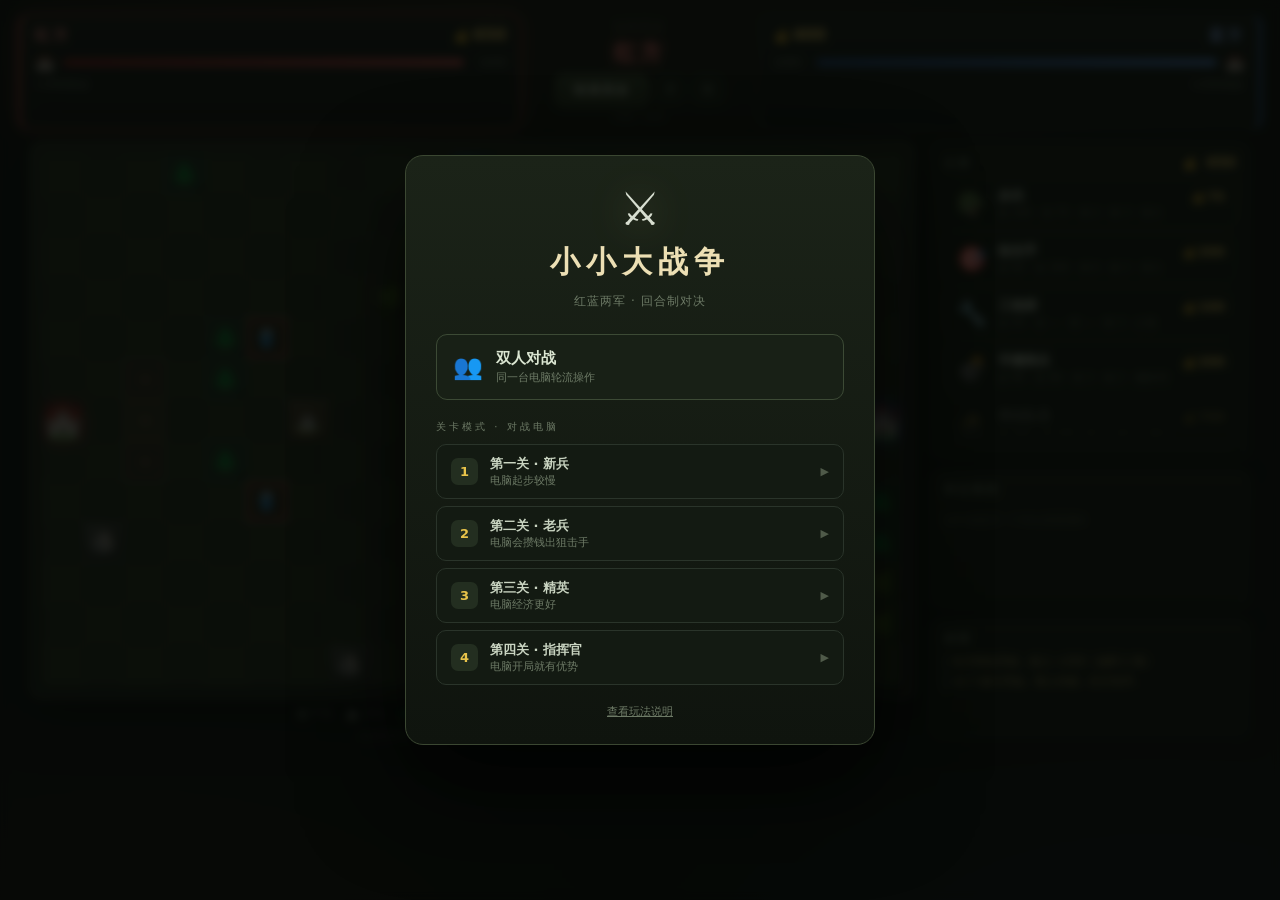
==== index.html @ 3d7ca0c0 "fix: 为 game.js 增加版本参数，避免部署后复用旧缓存 GitHub Pages 静态资源默认缓存 10 分钟，game.js 之前未带版本参数， 更新后浏览器可能继续加载旧脚本导致与新样式" ====
<!doctype html>
<html lang="zh-CN">
  <head>
    <meta charset="UTF-8" />
    <meta name="viewport" content="width=device-width, initial-scale=1.0" />
    <meta name="theme-color" content="#0d1210" />
    <link
      rel="icon"
      href="data:image/svg+xml,<svg xmlns=%22http://www.w3.org/2000/svg%22 viewBox=%220 0 100 100%22><text y=%22.9em%22 font-size=%2290%22>⚔️</text></svg>"
    />
    <title>小小大战争 · 双人对战</title>
    <link rel="stylesheet" href="./style.css?v=1.7" />
  </head>
  <body>
    <div id="app">
      <header class="topbar">
        <div class="player-panel red" id="redPanel">
          <div class="pp-head">
            <span class="pp-side">红方</span>
            <span class="pp-money">💰 <b id="redMoney">0</b></span>
          </div>
          <div class="pp-base">
            <span class="pp-base-icon">🏰</span>
            <div class="pp-bar"><i id="redBaseFill"></i></div>
            <span class="pp-base-hp" id="redBaseHp">1000</span>
          </div>
          <div class="pp-meta">
            <span class="pp-income" id="redIncome">+200/回合</span>
            <span class="pp-capture" id="redCapture"></span>
          </div>
        </div>

        <div class="turn-box">
          <div class="turn-label">当前回合</div>
          <div class="turn-side" id="turnSide">红方</div>
          <div class="mode-tag" id="modeTag" hidden></div>
          <div class="turn-buttons">
            <button class="btn btn-end" id="endTurnBtn" type="button">结束回合</button>
            <button class="btn btn-icon" id="helpBtn" type="button" aria-label="玩法说明">?</button>
            <button class="btn btn-icon" id="menuBtn" type="button" aria-label="主菜单">☰</button>
          </div>
          <div class="turn-tip">空格 / 回车</div>
        </div>

        <div class="player-panel blue" id="bluePanel">
          <div class="pp-head">
            <span class="pp-side">蓝方</span>
            <span class="pp-money">💰 <b id="blueMoney">0</b></span>
          </div>
          <div class="pp-base">
            <span class="pp-base-icon">🏰</span>
            <div class="pp-bar"><i id="blueBaseFill"></i></div>
            <span class="pp-base-hp" id="blueBaseHp">1000</span>
          </div>
          <div class="pp-meta">
            <span class="pp-income" id="blueIncome">+200/回合</span>
            <span class="pp-capture" id="blueCapture"></span>
          </div>
        </div>
      </header>

      <main class="layout">
        <section class="board-area">
          <div class="board-frame">
            <div class="board" id="board"></div>
            <div class="banner" id="banner"></div>
          </div>
          <div class="legend" id="legend"></div>
          <div class="hint" id="hint">点击己方单位选择，绿色格可移动，红色格可攻击</div>
        </section>

        <aside class="side">
          <div class="panel shop-panel">
            <div class="panel-head">
              <span>兵营</span>
              <span class="shop-money">💰 <b id="shopMoney">0</b></span>
            </div>
            <div class="shop" id="shop"></div>
          </div>

          <div class="panel info-panel">
            <div class="panel-head">单位情报</div>
            <div class="info-body" id="infoBody">
              <div class="info-empty">选中或悬停一个单位查看属性</div>
            </div>
          </div>

          <div class="panel log-panel">
            <div class="panel-head">战报</div>
            <div class="log" id="log"></div>
          </div>
        </aside>
      </main>

      <!-- 结算 -->
      <div class="overlay" id="overlay" hidden>
        <div class="overlay-card">
          <div class="overlay-icon" id="overlayIcon">🏆</div>
          <h1 id="overlayTitle">红方胜利</h1>
          <p id="overlaySub">敌方基地被摧毁</p>
          <button class="btn btn-end" id="restartBtn" type="button">再来一局</button>
        </div>
      </div>

      <!-- 玩法说明 -->
      <div class="overlay" id="helpOverlay" hidden>
        <div class="overlay-card help-card">
          <div class="overlay-icon">📖</div>
          <h1>玩法说明</h1>
          <ul class="help-list">
            <li><b>轮流行动</b>：红蓝双方交替，每回合开始获得 150 金币，每座油田额外 +50。</li>
            <li><b>购买单位</b>：点击右侧兵种卡片，单位出现在兵营前的生产槽，<b>当回合即可行动</b>。</li>
            <li><b>生产槽</b>：兵营前的 3 个 ＋ 格。己方单位在槽上站一回合会回满生命；敌方单位在槽上站一回合会被清除。</li>
            <li><b>行动</b>：点击己方单位选中，绿格移动、红格攻击；每个单位每回合可以移动一次并攻击一次，之后点「结束回合」交给对方。</li>
            <li><b>受伤变弱</b>：单位的伤害 = 基础攻击 × 当前生命比例，残血单位打不出全额伤害。</li>
            <li><b>射程</b>：步兵 2、狙击手 6、手榴弹兵 3、突击队员 2。</li>
            <li><b>狙击手</b>：伤害 200、射程 6，可以秒杀步兵，但自身只有 60 生命。</li>
            <li><b>工程师</b>：没有攻击力。站在油田上，下一回合开始占领油田；站在敌方基地旁 2 个回合可占领基地直接获胜。</li>
            <li><b>手榴弹兵</b>：范围伤害，对目标四周的敌人造成溅射。</li>
            <li><b>地形</b>：每局开战前随机生成，红蓝两侧不完全对称。高地射程 +1；树林减伤 25%；沼泽受伤 +20%，且树林、沼泽移动消耗为 2。水域和岩石无法通行，纵贯地图的河流上只有 2–3 座桥可以过河。</li>
            <li><b>胜利条件</b>：摧毁敌方基地，或用工程师占领敌方基地。</li>
          </ul>
          <button class="btn btn-end" id="closeHelpBtn" type="button">知道了</button>
        </div>
      </div>

      <!-- 主菜单 -->
      <div class="overlay" id="menuOverlay" hidden>
        <div class="overlay-card menu-card">
          <div class="menu-logo">⚔️</div>
          <h1>小小大战争</h1>
          <p class="menu-sub">红蓝两军 · 回合制对决</p>

          <button class="menu-btn" id="pvpBtn" type="button">
            <span class="mb-icon">👥</span>
            <span class="mb-text">
              <span class="mb-main">双人对战</span>
              <span class="mb-sub">同一台电脑轮流操作</span>
            </span>
          </button>

          <div class="menu-label">关卡模式 · 对战电脑</div>
          <div class="level-grid" id="levelGrid"></div>

          <button class="menu-link" id="resumeBtn" type="button" hidden>返回当前对局</button>
          <button class="menu-link" id="menuHelpBtn" type="button">查看玩法说明</button>
        </div>
      </div>
    </div>

    <script src="./game.js?v=1.7"></script>
  </body>
</html>
---- style.css ----
*,
*::before,
*::after {
  box-sizing: border-box;
}

html,
body,
#app {
  min-height: 100%;
}

body {
  margin: 0;
  font-family: 'Segoe UI', 'Microsoft YaHei', 'PingFang SC', system-ui, sans-serif;
  color: #d7ded0;
  background:
    radial-gradient(1100px 600px at 50% -10%, rgba(120, 110, 60, 0.16), transparent 65%),
    radial-gradient(900px 500px at 10% 110%, rgba(120, 40, 40, 0.12), transparent 60%),
    radial-gradient(900px 500px at 90% 110%, rgba(40, 70, 140, 0.12), transparent 60%),
    #0c100e;
  background-attachment: fixed;
  -webkit-font-smoothing: antialiased;
}

button {
  font-family: inherit;
}

#app {
  max-width: 1380px;
  margin: 0 auto;
  padding: 14px 18px 24px;
  display: flex;
  flex-direction: column;
  gap: 12px;
  min-height: 100vh;
}

/* ───────── 顶栏 ───────── */
.topbar {
  display: grid;
  grid-template-columns: 1fr auto 1fr;
  align-items: stretch;
  gap: 14px;
}

.player-panel {
  background: linear-gradient(180deg, #171d18, #101511);
  border: 1px solid #2a332a;
  border-radius: 12px;
  padding: 10px 14px;
  transition: all 0.2s;
}

.player-panel.red {
  border-left: 3px solid #c04545;
}

.player-panel.blue {
  border-right: 3px solid #3f6fc0;
  text-align: right;
}

.player-panel.active.red {
  border-color: #c04545;
  box-shadow: 0 0 24px rgba(192, 69, 69, 0.25), inset 0 0 40px rgba(192, 69, 69, 0.06);
}

.player-panel.active.blue {
  border-color: #3f6fc0;
  box-shadow: 0 0 24px rgba(63, 111, 192, 0.25), inset 0 0 40px rgba(63, 111, 192, 0.06);
}

.pp-head {
  display: flex;
  align-items: baseline;
  justify-content: space-between;
  gap: 10px;
  margin-bottom: 8px;
}

.blue .pp-head {
  flex-direction: row-reverse;
}

.pp-side {
  font-size: 15px;
  font-weight: 800;
  letter-spacing: 3px;
}

.red .pp-side {
  color: #ff8c8c;
}

.blue .pp-side {
  color: #8fb6ff;
}

.pp-money {
  font-size: 12px;
  color: #8b9a85;
}

.pp-money b {
  color: #ffd76a;
  font-size: 16px;
  font-variant-numeric: tabular-nums;
}

.pp-base {
  display: flex;
  align-items: center;
  gap: 8px;
}

.blue .pp-base {
  flex-direction: row-reverse;
}

.pp-base-icon {
  font-size: 16px;
}

.pp-bar {
  flex: 1;
  height: 7px;
  background: #0a0e0b;
  border-radius: 99px;
  overflow: hidden;
  box-shadow: inset 0 1px 2px rgba(0, 0, 0, 0.8);
}

.pp-bar i {
  display: block;
  height: 100%;
  width: 100%;
  border-radius: 99px;
  transition: width 0.35s ease, background 0.35s;
}

.red .pp-bar i {
  background: linear-gradient(90deg, #8f2020, #e05555);
}

.blue .pp-bar i {
  background: linear-gradient(90deg, #244f8f, #5a8fe0);
}

.pp-base-hp {
  font-size: 11px;
  color: #7d8a77;
  font-variant-numeric: tabular-nums;
  min-width: 34px;
  text-align: right;
}

.blue .pp-base-hp {
  text-align: left;
}

.turn-box {
  display: flex;
  flex-direction: column;
  align-items: center;
  justify-content: center;
  gap: 4px;
  padding: 6px 20px;
  min-width: 150px;
}

.turn-label {
  font-size: 10px;
  letter-spacing: 3px;
  color: #5f6b5a;
}

.turn-side {
  font-size: 22px;
  font-weight: 900;
  letter-spacing: 4px;
  transition: color 0.2s;
}

.turn-side.red {
  color: #ff7a7a;
  text-shadow: 0 0 18px rgba(255, 90, 90, 0.5);
}

.turn-side.blue {
  color: #7fb0ff;
  text-shadow: 0 0 18px rgba(90, 140, 255, 0.5);
}

.btn {
  border: 1px solid #33402f;
  background: #1a2218;
  color: #b9c5b0;
  border-radius: 8px;
  padding: 9px 16px;
  font-size: 13px;
  font-weight: 700;
  cursor: pointer;
  transition: all 0.15s;
  -webkit-tap-highlight-color: transparent;
}

.btn:hover {
  background: #222d1f;
  border-color: #47573f;
  color: #e2ebda;
}

.btn:active {
  transform: translateY(1px);
}

.btn-end {
  margin-top: 2px;
  padding: 7px 18px;
  font-size: 12px;
  letter-spacing: 2px;
  background: linear-gradient(180deg, #3c4a33, #26311f);
  border-color: #4d5e40;
  color: #dbe6d2;
}

.btn-end:hover {
  background: linear-gradient(180deg, #4a5c3e, #2e3b26);
}

.turn-tip {
  font-size: 9px;
  color: #4c5746;
  letter-spacing: 1px;
}

.turn-buttons {
  display: flex;
  align-items: center;
  gap: 6px;
}

.btn-help {
  padding: 7px 10px;
  font-size: 12px;
  border-radius: 8px;
  color: #93a38b;
}

.overlay-card.help-card {
  max-width: 500px;
  text-align: left;
}

.overlay-card.help-card h1 {
  text-align: center;
  font-size: 24px;
  letter-spacing: 4px;
}

.overlay-card.help-card .overlay-icon {
  text-align: center;
}

.help-list {
  margin: 16px 0 22px;
  padding-left: 18px;
  font-size: 12px;
  line-height: 1.95;
  color: #9aa892;
}

.help-list b {
  color: #dfe8d6;
}

.help-card .btn {
  display: block;
  margin: 0 auto;
}

/* ───────── 布局 ───────── */
.layout {
  display: flex;
  gap: 16px;
  align-items: flex-start;
  justify-content: center;
}

.board-area {
  display: flex;
  flex-direction: column;
  gap: 8px;
  min-width: 0;
}

.board-frame {
  position: relative;
  padding: 10px;
  background: linear-gradient(160deg, #20281c, #0f140f);
  border: 2px solid #3b4732;
  border-radius: 12px;
  box-shadow: 0 18px 50px rgba(0, 0, 0, 0.6), inset 0 0 0 1px rgba(180, 200, 150, 0.05);
}

.board {
  /* 21 列；预留顶栏 / 侧栏 / 边框后按视口自适应格宽 */
  --cell: clamp(24px, calc((100vw - 420px) / 21), 46px);
  position: relative;
  display: grid;
  grid-template-columns: repeat(var(--cols, 21), var(--cell));
  grid-template-rows: repeat(var(--rows, 13), var(--cell));
  border-radius: 4px;
  overflow: hidden;
  background: #121711;
  user-select: none;
}

.cell {
  position: relative;
  width: var(--cell);
  height: var(--cell);
  border-right: 1px solid rgba(150, 170, 125, 0.1);
  border-bottom: 1px solid rgba(150, 170, 125, 0.1);
  background: #232c1e;
  transition: background 0.1s, box-shadow 0.1s;
  cursor: pointer;
}

.cell.alt {
  background: #27321f;
}

.cell.rock {
  background:
    radial-gradient(circle at 35% 30%, rgba(255, 255, 255, 0.08), transparent 50%),
    linear-gradient(160deg, #3b3f38, #242721);
  box-shadow: inset 0 0 0 1px #151814, inset 0 3px 0 rgba(255, 255, 255, 0.05);
  cursor: not-allowed;
}

.cell.rock::after {
  content: '🪨';
  position: absolute;
  inset: 0;
  display: grid;
  place-items: center;
  font-size: calc(var(--cell) * 0.5);
  opacity: 0.85;
}

/* ───────── 地形 ───────── */
.cell.forest {
  background:
    radial-gradient(circle at 50% 58%, rgba(58, 120, 66, 0.35), transparent 72%),
    linear-gradient(160deg, #1e3423, #14251a);
  box-shadow: inset 0 0 0 1px rgba(80, 140, 90, 0.12);
}

.cell.forest::after {
  content: '🌲';
  position: absolute;
  inset: 0;
  display: grid;
  place-items: center;
  font-size: calc(var(--cell) * 0.52);
  opacity: 0.72;
  pointer-events: none;
}

.cell.hill {
  background:
    radial-gradient(circle at 50% 80%, rgba(150, 120, 70, 0.22), transparent 70%),
    linear-gradient(160deg, #4b4130, #2c261b);
  box-shadow:
    inset 0 -3px 0 rgba(0, 0, 0, 0.35),
    inset 0 2px 0 rgba(255, 255, 255, 0.06);
}

.cell.hill::after {
  content: '⛰️';
  position: absolute;
  inset: 0;
  display: grid;
  place-items: center;
  font-size: calc(var(--cell) * 0.54);
  opacity: 0.82;
  pointer-events: none;
}

.cell.swamp {
  background:
    radial-gradient(circle at 45% 65%, rgba(96, 128, 60, 0.28), transparent 70%),
    linear-gradient(160deg, #28331f, #18200f);
  box-shadow: inset 0 0 0 1px rgba(120, 150, 70, 0.12);
}

.cell.swamp::after {
  content: '🌿';
  position: absolute;
  inset: 0;
  display: grid;
  place-items: center;
  font-size: calc(var(--cell) * 0.5);
  opacity: 0.6;
  pointer-events: none;
}

.cell.water {
  background:
    radial-gradient(circle at 32% 28%, rgba(120, 195, 230, 0.22), transparent 62%),
    linear-gradient(160deg, #1b3b4c, #0f2530);
  box-shadow: inset 0 0 14px rgba(0, 0, 0, 0.5);
  cursor: not-allowed;
}

.cell.water::after {
  content: '≈';
  position: absolute;
  inset: 0;
  display: grid;
  place-items: center;
  font-size: calc(var(--cell) * 0.62);
  color: rgba(150, 215, 245, 0.4);
  animation: waterShimmer 3.6s ease-in-out infinite;
}

@keyframes waterShimmer {
  0%, 100% { opacity: 0.35; }
  50% { opacity: 0.85; }
}

.cell.bridge {
  background:
    linear-gradient(90deg, rgba(0, 0, 0, 0.4), transparent 20%, transparent 80%, rgba(0, 0, 0, 0.4)),
    repeating-linear-gradient(0deg, #6d4c28 0 4px, #52371c 4px 8px);
  box-shadow:
    inset 0 0 0 1px rgba(0, 0, 0, 0.55),
    inset 0 0 10px rgba(0, 0, 0, 0.25);
}

.cell.base-red {
  background: radial-gradient(circle, rgba(160, 50, 50, 0.35), rgba(60, 25, 25, 0.5));
}

.cell.base-blue {
  background: radial-gradient(circle, rgba(50, 90, 160, 0.35), rgba(25, 35, 60, 0.5));
}

.cell.well {
  background: rgba(110, 95, 45, 0.18);
  box-shadow: inset 0 0 0 1px rgba(210, 185, 105, 0.28);
}

.cell.well::before {
  content: '🛢️';
  position: absolute;
  inset: 0;
  display: grid;
  place-items: center;
  font-size: calc(var(--cell) * 0.42);
  opacity: 0.9;
}

.cell.well-red {
  box-shadow: inset 0 0 0 2px rgba(220, 80, 80, 0.55), inset 0 0 18px rgba(220, 80, 80, 0.18);
}

.cell.well-blue {
  box-shadow: inset 0 0 0 2px rgba(80, 130, 220, 0.55), inset 0 0 18px rgba(80, 130, 220, 0.18);
}

.cell.move {
  background: rgba(110, 210, 120, 0.18);
  box-shadow: inset 0 0 0 1px rgba(110, 210, 120, 0.4);
}

.cell.move:hover {
  background: rgba(110, 210, 120, 0.32);
}

.cell.attack {
  background: rgba(255, 80, 80, 0.2);
  box-shadow: inset 0 0 0 1px rgba(255, 90, 90, 0.5);
}

.cell.attack:hover {
  background: rgba(255, 80, 80, 0.36);
}

.cell.selected {
  box-shadow: inset 0 0 0 2px #f0c85a, inset 0 0 16px rgba(240, 200, 90, 0.25);
}

/* ───────── 单位 ───────── */
.unit {
  position: absolute;
  left: 0;
  top: 0;
  width: var(--cell);
  height: var(--cell);
  display: grid;
  place-items: center;
  z-index: 5;
  pointer-events: none;
  transform: translate(calc(var(--ux) * var(--cell)), calc(var(--uy) * var(--cell)));
  transition: transform 0.16s ease-out, opacity 0.2s;
}

.unit .u-emoji {
  position: relative;
  z-index: 2;
  font-size: calc(var(--cell) * 0.58);
  line-height: 1;
  filter: drop-shadow(0 3px 4px rgba(0, 0, 0, 0.75));
}

.unit::before {
  content: '';
  position: absolute;
  width: 78%;
  height: 78%;
  border-radius: 50%;
}

.unit.side-red::before {
  background: radial-gradient(circle, rgba(230, 80, 80, 0.32), transparent 68%);
  box-shadow: 0 0 14px rgba(230, 80, 80, 0.28);
}

.unit.side-blue::before {
  background: radial-gradient(circle, rgba(80, 130, 230, 0.32), transparent 68%);
  box-shadow: 0 0 14px rgba(80, 130, 230, 0.28);
}

.unit.spent {
  opacity: 0.82;
}

/* 本回合已经行动过的标记 */
.unit.spent::after {
  content: '';
  position: absolute;
  top: 13%;
  right: 13%;
  width: calc(var(--cell) * 0.15);
  height: calc(var(--cell) * 0.15);
  border-radius: 50%;
  background: #97a291;
  box-shadow: 0 0 0 1px rgba(0, 0, 0, 0.55);
  z-index: 4;
}

.unit.selected .u-emoji {
  transform: scale(1.12);
  filter: drop-shadow(0 0 10px rgba(240, 200, 90, 0.9));
}

.unit.hit {
  animation: unitHit 0.32s ease;
}

@keyframes unitHit {
  0%, 100% { transform: translate(calc(var(--ux) * var(--cell)), calc(var(--uy) * var(--cell))); }
  25% { transform: translate(calc(var(--ux) * var(--cell) + 3px), calc(var(--uy) * var(--cell) - 2px)); }
  55% { transform: translate(calc(var(--ux) * var(--cell) - 3px), calc(var(--uy) * var(--cell) + 1px)); }
  80% { transform: translate(calc(var(--ux) * var(--cell) + 2px), calc(var(--uy) * var(--cell))); }
}

.u-hpbar {
  position: absolute;
  bottom: 3px;
  left: 16%;
  width: 68%;
  height: 4px;
  border-radius: 2px;
  background: rgba(0, 0, 0, 0.65);
  overflow: hidden;
  z-index: 3;
}

.u-hpbar i {
  display: block;
  height: 100%;
  background: #6fce6f;
  border-radius: 2px;
  transition: width 0.25s ease, background 0.25s;
}

.u-hpbar i.mid {
  background: #e8c34a;
}

.u-hpbar i.low {
  background: #e05555;
}

/* ───────── 基地 ───────── */
.base-el {
  position: absolute;
  left: 0;
  top: 0;
  width: var(--cell);
  height: var(--cell);
  display: grid;
  place-items: center;
  z-index: 4;
  pointer-events: none;
  transform: translate(calc(var(--ux) * var(--cell)), calc(var(--uy) * var(--cell)));
}

.base-el .b-icon {
  font-size: calc(var(--cell) * 0.74);
  filter: drop-shadow(0 3px 6px rgba(0, 0, 0, 0.8));
}

.base-el.red .b-icon {
  filter: drop-shadow(0 0 10px rgba(230, 80, 80, 0.75));
}

.base-el.blue .b-icon {
  filter: drop-shadow(0 0 10px rgba(80, 130, 230, 0.75));
}

.base-el .u-hpbar {
  bottom: 2px;
}

.base-el.hit .b-icon {
  animation: unitHit 0.32s ease;
}

/* ───────── 生产槽 ───────── */
.spawn-el {
  position: absolute;
  left: 0;
  top: 0;
  width: var(--cell);
  height: var(--cell);
  display: grid;
  place-items: center;
  z-index: 2;
  pointer-events: none;
  transform: translate(calc(var(--ux) * var(--cell)), calc(var(--uy) * var(--cell)));
  border-radius: 7px;
}

.spawn-el.red {
  border: 1px dashed rgba(220, 90, 90, 0.55);
  background: rgba(220, 90, 90, 0.07);
}

.spawn-el.blue {
  border: 1px dashed rgba(90, 140, 230, 0.55);
  background: rgba(90, 140, 230, 0.07);
}

.spawn-el .s-mark {
  font-size: calc(var(--cell) * 0.34);
  font-weight: 700;
  line-height: 1;
  opacity: 0.55;
}

.spawn-el.red .s-mark {
  color: #ff9a9a;
}

.spawn-el.blue .s-mark {
  color: #9cc0ff;
}

/* ───────── 飘字 ───────── */
.float-text {
  position: absolute;
  left: calc((var(--fx) + 0.5) * var(--cell));
  top: calc(var(--fy) * var(--cell));
  transform: translate(-50%, 0);
  z-index: 20;
  pointer-events: none;
  font-size: 13px;
  font-weight: 900;
  white-space: nowrap;
  text-shadow: 0 2px 4px rgba(0, 0, 0, 0.95);
  animation: floatUp 0.85s ease-out forwards;
}

.float-text.dmg {
  color: #ff7b7b;
}

.float-text.heal {
  color: #7be08f;
}

@keyframes floatUp {
  0% { opacity: 0; transform: translate(-50%, 6px) scale(0.85); }
  18% { opacity: 1; transform: translate(-50%, 0) scale(1); }
  100% { opacity: 0; transform: translate(-50%, -28px) scale(1); }
}

/* ───────── 提示 / 横幅 ───────── */
.legend {
  display: flex;
  flex-wrap: wrap;
  justify-content: center;
  gap: 2px 13px;
  font-size: 10px;
  color: #7d8a77;
  letter-spacing: 0.5px;
}

.lg-item {
  display: inline-flex;
  align-items: center;
  gap: 3px;
  cursor: default;
}

.lg-icon {
  font-size: 12px;
  line-height: 1;
}

.hint {
  text-align: center;
  font-size: 11px;
  color: #56624f;
  letter-spacing: 0.5px;
  min-height: 16px;
}

.hint.warn {
  color: #e8a04a;
}

.banner {
  position: absolute;
  inset: 0;
  display: grid;
  place-items: center;
  pointer-events: none;
  z-index: 30;
  font-size: 40px;
  font-weight: 900;
  letter-spacing: 10px;
  opacity: 0;
}

.banner.show {
  animation: bannerIn 0.9s ease forwards;
}

.banner.red { color: #ff7a7a; text-shadow: 0 0 40px rgba(255, 90, 90, 0.7); }
.banner.blue { color: #7fb0ff; text-shadow: 0 0 40px rgba(90, 140, 255, 0.7); }

@keyframes bannerIn {
  0% { opacity: 0; transform: scale(1.15); }
  20% { opacity: 1; transform: scale(1); }
  75% { opacity: 1; }
  100% { opacity: 0; transform: scale(0.98); }
}

/* ───────── 侧栏 ───────── */
.side {
  width: 320px;
  flex-shrink: 0;
  display: flex;
  flex-direction: column;
  gap: 10px;
  max-height: calc(100vh - 140px);
}

.panel {
  background: linear-gradient(180deg, #161c14, #101510);
  border: 1px solid #29322a;
  border-radius: 11px;
  padding: 11px 13px;
  box-shadow: 0 8px 24px rgba(0, 0, 0, 0.3);
}

.panel-head {
  display: flex;
  align-items: baseline;
  justify-content: space-between;
  font-size: 11px;
  letter-spacing: 3px;
  color: #6d7a66;
  font-weight: 700;
  margin-bottom: 8px;
}

.shop-money b {
  color: #ffd76a;
  font-size: 14px;
  letter-spacing: 0;
  font-variant-numeric: tabular-nums;
}

.shop {
  display: flex;
  flex-direction: column;
  gap: 6px;
}

.card {
  display: grid;
  grid-template-columns: 34px 1fr auto;
  grid-template-rows: auto auto;
  column-gap: 9px;
  row-gap: 1px;
  align-items: center;
  text-align: left;
  padding: 7px 10px;
  background: #131a12;
  border: 1px solid #2a342a;
  border-radius: 9px;
  cursor: pointer;
  transition: all 0.13s;
  color: inherit;
  font: inherit;
}

.card:hover:not(:disabled) {
  border-color: #465843;
  background: #1a2318;
  transform: translateX(2px);
}

.card:disabled {
  opacity: 0.38;
  cursor: not-allowed;
}

.card .c-emoji {
  grid-column: 1;
  grid-row: 1 / 3;
  font-size: 24px;
  text-align: center;
}

.card .c-name {
  grid-column: 2;
  grid-row: 1;
  font-size: 13px;
  font-weight: 700;
  color: #dbe6d2;
  text-align: left;
}

.card .c-cost {
  grid-column: 3;
  grid-row: 1;
  text-align: right;
  font-size: 13px;
  font-weight: 800;
  color: #ffd76a;
  font-variant-numeric: tabular-nums;
}

.card .c-cost::before {
  content: '💰';
  font-size: 10px;
  margin-right: 3px;
}

.card .c-stats {
  grid-column: 2 / 4;
  grid-row: 2;
  font-size: 10px;
  color: #6d7a66;
  letter-spacing: 0.3px;
}

.info-body {
  min-height: 92px;
  font-size: 12px;
}

.info-empty {
  color: #4f5a49;
  font-size: 11px;
  padding: 8px 0;
}

.info-head {
  display: flex;
  align-items: center;
  gap: 9px;
  margin-bottom: 7px;
}

.info-head .i-emoji {
  font-size: 26px;
}

.info-head .i-name {
  font-size: 15px;
  font-weight: 800;
}

.info-head .i-side {
  font-size: 10px;
  padding: 1px 6px;
  border-radius: 99px;
}

.i-side.red {
  background: rgba(200, 70, 70, 0.18);
  color: #ff8c8c;
  border: 1px solid rgba(200, 70, 70, 0.4);
}

.i-side.blue {
  background: rgba(70, 110, 200, 0.18);
  color: #8fb6ff;
  border: 1px solid rgba(70, 110, 200, 0.4);
}

.info-grid {
  display: grid;
  grid-template-columns: repeat(2, 1fr);
  gap: 4px 10px;
  font-size: 11px;
  color: #8b9a85;
}

.info-grid b {
  color: #d7ded0;
  font-variant-numeric: tabular-nums;
}

.info-desc {
  margin-top: 7px;
  font-size: 10.5px;
  line-height: 1.55;
  color: #6d7a66;
}

.info-status {
  margin-top: 6px;
  font-size: 10px;
  color: #e8a04a;
}

.log-panel {
  flex: 1;
  min-height: 120px;
  display: flex;
  flex-direction: column;
}

.log {
  flex: 1;
  overflow-y: auto;
  max-height: 190px;
  display: flex;
  flex-direction: column;
  gap: 3px;
  font-size: 11px;
  line-height: 1.5;
  color: #8b9a85;
  padding-right: 3px;
}

.log-entry {
  border-left: 2px solid #2a342a;
  padding-left: 7px;
}

.log-entry.red { border-color: rgba(200, 70, 70, 0.6); }
.log-entry.blue { border-color: rgba(70, 110, 200, 0.6); }
.log-entry.sys { border-color: #4a5a45; color: #c8b46a; }

/* ───────── 结束遮罩 ───────── */
.overlay {
  position: fixed;
  inset: 0;
  z-index: 100;
  display: grid;
  place-items: center;
  background: rgba(5, 8, 5, 0.82);
  backdrop-filter: blur(5px);
  animation: fadeIn 0.3s ease;
}

.overlay[hidden] {
  display: none;
}

.overlay-card {
  text-align: center;
  padding: 40px 48px 34px;
  background: linear-gradient(180deg, #1b2318, #0f140e);
  border: 1px solid #3b4732;
  border-radius: 18px;
  box-shadow: 0 40px 100px rgba(0, 0, 0, 0.8);
  animation: popIn 0.35s cubic-bezier(0.2, 0.9, 0.3, 1.2);
}

.overlay-icon {
  font-size: 54px;
  margin-bottom: 12px;
}

.overlay-card h1 {
  margin: 0;
  font-size: 30px;
  letter-spacing: 6px;
}

.overlay-card h1.red { color: #ff7a7a; text-shadow: 0 0 30px rgba(255, 90, 90, 0.4); }
.overlay-card h1.blue { color: #7fb0ff; text-shadow: 0 0 30px rgba(90, 140, 255, 0.4); }

.overlay-card p {
  margin: 10px 0 24px;
  font-size: 12px;
  color: #6d7a66;
  letter-spacing: 1px;
}

@keyframes fadeIn {
  from { opacity: 0; }
  to { opacity: 1; }
}

@keyframes popIn {
  from { opacity: 0; transform: scale(0.94) translateY(10px); }
  to { opacity: 1; transform: scale(1) translateY(0); }
}

/* ───────── 响应式 ───────── */
@media (max-width: 1180px) {
  .board {
    --cell: clamp(24px, calc((100vw - 380px) / 21), 44px);
  }

  .side {
    width: 290px;
  }
}

@media (max-width: 960px) {
  #app {
    padding: 10px 12px 20px;
  }

  .layout {
    flex-direction: column;
    align-items: center;
  }

  .board-area {
    width: 100%;
    max-width: 100%;
  }

  .board-frame {
    overflow-x: auto;
  }

  .board {
    --cell: clamp(26px, calc((100vw - 44px) / 21), 44px);
  }

  .side {
    width: min(100%, 680px);
    max-height: none;
  }

  .topbar {
    grid-template-columns: 1fr;
    gap: 8px;
  }

  .turn-box {
    order: -1;
    flex-direction: row;
    justify-content: center;
    gap: 12px;
    padding: 2px;
  }

  .turn-label,
  .turn-tip {
    display: none;
  }

  .turn-side {
    font-size: 18px;
  }

  .player-panel.blue {
    text-align: left;
  }

  .blue .pp-head,
  .blue .pp-base {
    flex-direction: row;
  }

  .blue .pp-base-hp {
    text-align: right;
  }

  .log {
    max-height: 140px;
  }
}

@media (max-width: 560px) {
  .board {
    --cell: 26px;
  }

  .board-frame {
    padding: 7px;
  }

  .card {
    padding: 6px 8px;
  }
}

/* ───────── 玩家附加信息 / 模式 ───────── */
.pp-meta {
  display: flex;
  align-items: center;
  justify-content: space-between;
  gap: 8px;
  margin-top: 6px;
  font-size: 10px;
  color: #6d7a66;
}

.blue .pp-meta {
  flex-direction: row-reverse;
}

.pp-income {
  color: #7f8f77;
  letter-spacing: 0.5px;
}

.pp-capture {
  color: #e8a04a;
  font-weight: 700;
}

.mode-tag {
  font-size: 10px;
  padding: 2px 9px;
  border-radius: 99px;
  background: rgba(232, 160, 74, 0.12);
  border: 1px solid rgba(232, 160, 74, 0.32);
  color: #e8a04a;
  letter-spacing: 1px;
}

.btn-icon {
  padding: 7px 10px;
  font-size: 13px;
  border-radius: 8px;
  color: #93a38b;
}

/* ───────── 主菜单 ───────── */
.menu-card {
  max-width: 470px;
  width: 100%;
  text-align: center;
  padding: 30px 30px 24px;
}

.menu-logo {
  font-size: 46px;
  line-height: 1;
  margin-bottom: 10px;
  filter: drop-shadow(0 0 20px rgba(232, 200, 120, 0.35));
}

.menu-card h1 {
  font-size: 30px;
  letter-spacing: 6px;
  color: #ecdfb4;
}

.menu-sub {
  margin: 6px 0 22px;
  font-size: 12px;
  color: #6d7a66;
  letter-spacing: 2px;
}

.menu-btn {
  width: 100%;
  display: flex;
  align-items: center;
  gap: 13px;
  padding: 14px 16px;
  background: #182016;
  border: 1px solid #3c4a35;
  border-radius: 11px;
  color: #dbe6d2;
  cursor: pointer;
  transition: all 0.15s;
  text-align: left;
}

.menu-btn:hover {
  background: #202a1c;
  border-color: #56694b;
  transform: translateY(-1px);
}

.mb-icon {
  font-size: 24px;
}

.mb-text {
  display: flex;
  flex-direction: column;
  gap: 2px;
}

.mb-main {
  font-size: 15px;
  font-weight: 800;
}

.mb-sub {
  font-size: 11px;
  color: #6d7a66;
}

.menu-label {
  margin: 20px 0 10px;
  font-size: 10px;
  letter-spacing: 3px;
  color: #6d7a66;
  text-align: left;
}

.level-grid {
  display: flex;
  flex-direction: column;
  gap: 7px;
}

.level-card {
  display: flex;
  align-items: center;
  gap: 12px;
  padding: 10px 14px;
  background: #131a12;
  border: 1px solid #2a342a;
  border-radius: 10px;
  color: #c9d4c1;
  cursor: pointer;
  transition: all 0.13s;
  text-align: left;
}

.level-card:hover {
  background: #1a2318;
  border-color: #465843;
  transform: translateX(2px);
}

.lv-num {
  width: 27px;
  height: 27px;
  display: grid;
  place-items: center;
  flex-shrink: 0;
  border-radius: 7px;
  background: #232e20;
  color: #e8c34a;
  font-weight: 800;
  font-size: 13px;
}

.lv-main {
  display: flex;
  flex-direction: column;
  gap: 1px;
  flex: 1;
}

.lv-name {
  font-size: 13px;
  font-weight: 700;
}

.lv-desc {
  font-size: 10.5px;
  color: #6d7a66;
}

.lv-arrow {
  font-size: 11px;
  color: #4f5a49;
}

.menu-link {
  margin-top: 18px;
  background: none;
  border: none;
  color: #6d7a66;
  font-size: 11px;
  text-decoration: underline;
  cursor: pointer;
  font-family: inherit;
}

.menu-link:hover {
  color: #a8b6a0;
}

@media (max-width: 560px) {
  .menu-card {
    padding: 24px 18px 18px;
  }

  .menu-card h1 {
    font-size: 24px;
  }
}
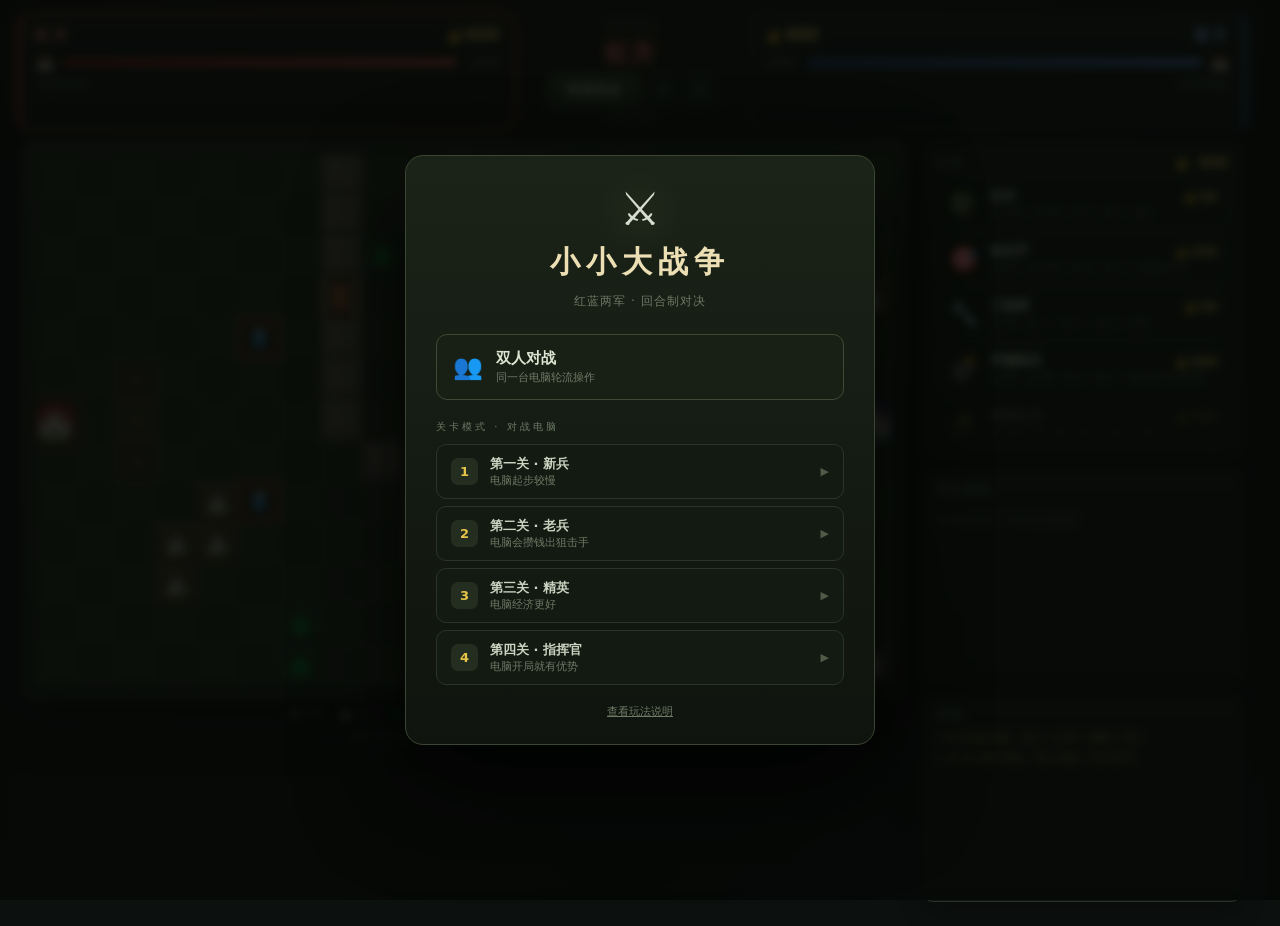
==== commit c30f3a23: "feat: 城墙与远程视线、兵种平衡与侧栏布局修复 - 河流改为城墙+城门，城墙/树林/岩石阻挡非手榴弹兵的远程攻击 - 修复斜向城墙拐角可以穿墙射击的视线漏洞 - 狙击手 250 金、射程 6、对基" ====
--- a/index.html
+++ b/index.html
@@ -9,7 +9,7 @@
       href="data:image/svg+xml,<svg xmlns=%22http://www.w3.org/2000/svg%22 viewBox=%220 0 100 100%22><text y=%22.9em%22 font-size=%2290%22>⚔️</text></svg>"
     />
     <title>小小大战争 · 双人对战</title>
-    <link rel="stylesheet" href="./style.css?v=1.7" />
+    <link rel="stylesheet" href="./style.css?v=1.12" />
   </head>
   <body>
     <div id="app">
@@ -113,11 +113,12 @@
             <li><b>生产槽</b>：兵营前的 3 个 ＋ 格。己方单位在槽上站一回合会回满生命；敌方单位在槽上站一回合会被清除。</li>
             <li><b>行动</b>：点击己方单位选中，绿格移动、红格攻击；每个单位每回合可以移动一次并攻击一次，之后点「结束回合」交给对方。</li>
             <li><b>受伤变弱</b>：单位的伤害 = 基础攻击 × 当前生命比例，残血单位打不出全额伤害。</li>
-            <li><b>射程</b>：步兵 2、狙击手 6、手榴弹兵 3、突击队员 2。</li>
-            <li><b>狙击手</b>：伤害 200、射程 6，可以秒杀步兵，但自身只有 60 生命。</li>
+            <li><b>射程</b>：步兵 3、狙击手 6、手榴弹兵 4、突击队员 3。</li>
+            <li><b>狙击手</b>：造价 250，伤害 200、射程 6，可以秒杀步兵；对基地只造成 50% 伤害，自身只有 60 生命。</li>
             <li><b>工程师</b>：没有攻击力。站在油田上，下一回合开始占领油田；站在敌方基地旁 2 个回合可占领基地直接获胜。</li>
-            <li><b>手榴弹兵</b>：范围伤害，对目标四周的敌人造成溅射。</li>
-            <li><b>地形</b>：每局开战前随机生成，红蓝两侧不完全对称。高地射程 +1；树林减伤 25%；沼泽受伤 +20%，且树林、沼泽移动消耗为 2。水域和岩石无法通行，纵贯地图的河流上只有 2–3 座桥可以过河。</li>
+            <li><b>手榴弹兵</b>：曲射，不受城墙、树林遮挡；对目标四周的<b>所有单位（包括友军）</b>造成溅射伤害。</li>
+            <li><b>地形</b>：每局开战前随机生成，红蓝两侧不完全对称。高地射程 +2；树林减伤 25%；沼泽受伤 +20%，且树林、沼泽移动消耗为 2。城墙和岩石无法通行，纵贯地图的城墙只留 2–3 座城门可以穿过。</li>
+            <li><b>远程视线</b>：除手榴弹兵外，所有单位都不能隔着城墙、树林、岩石攻击目标。</li>
             <li><b>胜利条件</b>：摧毁敌方基地，或用工程师占领敌方基地。</li>
           </ul>
           <button class="btn btn-end" id="closeHelpBtn" type="button">知道了</button>
@@ -148,6 +149,6 @@
       </div>
     </div>
 
-    <script src="./game.js?v=1.7"></script>
+    <script src="./game.js?v=1.12"></script>
   </body>
 </html>
--- a/style.css
+++ b/style.css
@@ -8,6 +8,11 @@
 body,
 #app {
   min-height: 100%;
+}
+
+/* 页面滚动条出现/消失时不再挤压布局，避免整页左右跳动 */
+html {
+  scrollbar-gutter: stable;
 }
 
 body {
@@ -408,37 +413,42 @@
   pointer-events: none;
 }
 
-.cell.water {
+.cell.wall {
   background:
-    radial-gradient(circle at 32% 28%, rgba(120, 195, 230, 0.22), transparent 62%),
-    linear-gradient(160deg, #1b3b4c, #0f2530);
-  box-shadow: inset 0 0 14px rgba(0, 0, 0, 0.5);
+    repeating-linear-gradient(0deg, #6e6a5d 0 5px, #575348 5px 10px),
+    #575348;
+  box-shadow:
+    inset 0 0 0 1px #33302a,
+    inset 0 4px 0 rgba(255, 255, 255, 0.07),
+    inset 0 -4px 10px rgba(0, 0, 0, 0.35);
   cursor: not-allowed;
 }
 
-.cell.water::after {
-  content: '≈';
+.cell.wall::after {
+  content: '';
   position: absolute;
   inset: 0;
+  background: repeating-linear-gradient(90deg, transparent 0 24px, rgba(0, 0, 0, 0.3) 24px 26px);
+  opacity: 0.85;
+}
+
+.cell.gate {
+  background:
+    linear-gradient(90deg, rgba(110, 106, 93, 0.9), rgba(110, 106, 93, 0.9)) left / 18% 100% no-repeat,
+    linear-gradient(90deg, rgba(110, 106, 93, 0.9), rgba(110, 106, 93, 0.9)) right / 18% 100% no-repeat,
+    repeating-linear-gradient(90deg, #5d421f 0 3px, #463018 3px 6px);
+  box-shadow: inset 0 0 0 1px rgba(0, 0, 0, 0.45);
+}
+
+.cell.gate::after {
+  content: '🚪';
+  position: absolute;
+  inset: 0;
   display: grid;
   place-items: center;
-  font-size: calc(var(--cell) * 0.62);
-  color: rgba(150, 215, 245, 0.4);
-  animation: waterShimmer 3.6s ease-in-out infinite;
-}
-
-@keyframes waterShimmer {
-  0%, 100% { opacity: 0.35; }
-  50% { opacity: 0.85; }
-}
-
-.cell.bridge {
-  background:
-    linear-gradient(90deg, rgba(0, 0, 0, 0.4), transparent 20%, transparent 80%, rgba(0, 0, 0, 0.4)),
-    repeating-linear-gradient(0deg, #6d4c28 0 4px, #52371c 4px 8px);
-  box-shadow:
-    inset 0 0 0 1px rgba(0, 0, 0, 0.55),
-    inset 0 0 10px rgba(0, 0, 0, 0.25);
+  font-size: calc(var(--cell) * 0.5);
+  opacity: 0.85;
+  pointer-events: none;
 }
 
 .cell.base-red {
@@ -875,7 +885,10 @@
 }
 
 .info-body {
-  min-height: 92px;
+  /* 固定高度：悬停不同单位/地形时面板不再忽高忽低 */
+  height: 168px;
+  overflow-y: auto;
+  scrollbar-gutter: stable;
   font-size: 12px;
 }
 
@@ -953,9 +966,10 @@
 }
 
 .log {
-  flex: 1;
+  /* 固定高度：战报增加时侧栏高度不再变化 */
+  height: 170px;
   overflow-y: auto;
-  max-height: 190px;
+  scrollbar-gutter: stable;
   display: flex;
   flex-direction: column;
   gap: 3px;
@@ -1106,7 +1120,7 @@
   }
 
   .log {
-    max-height: 140px;
+    height: 140px;
   }
 }
 
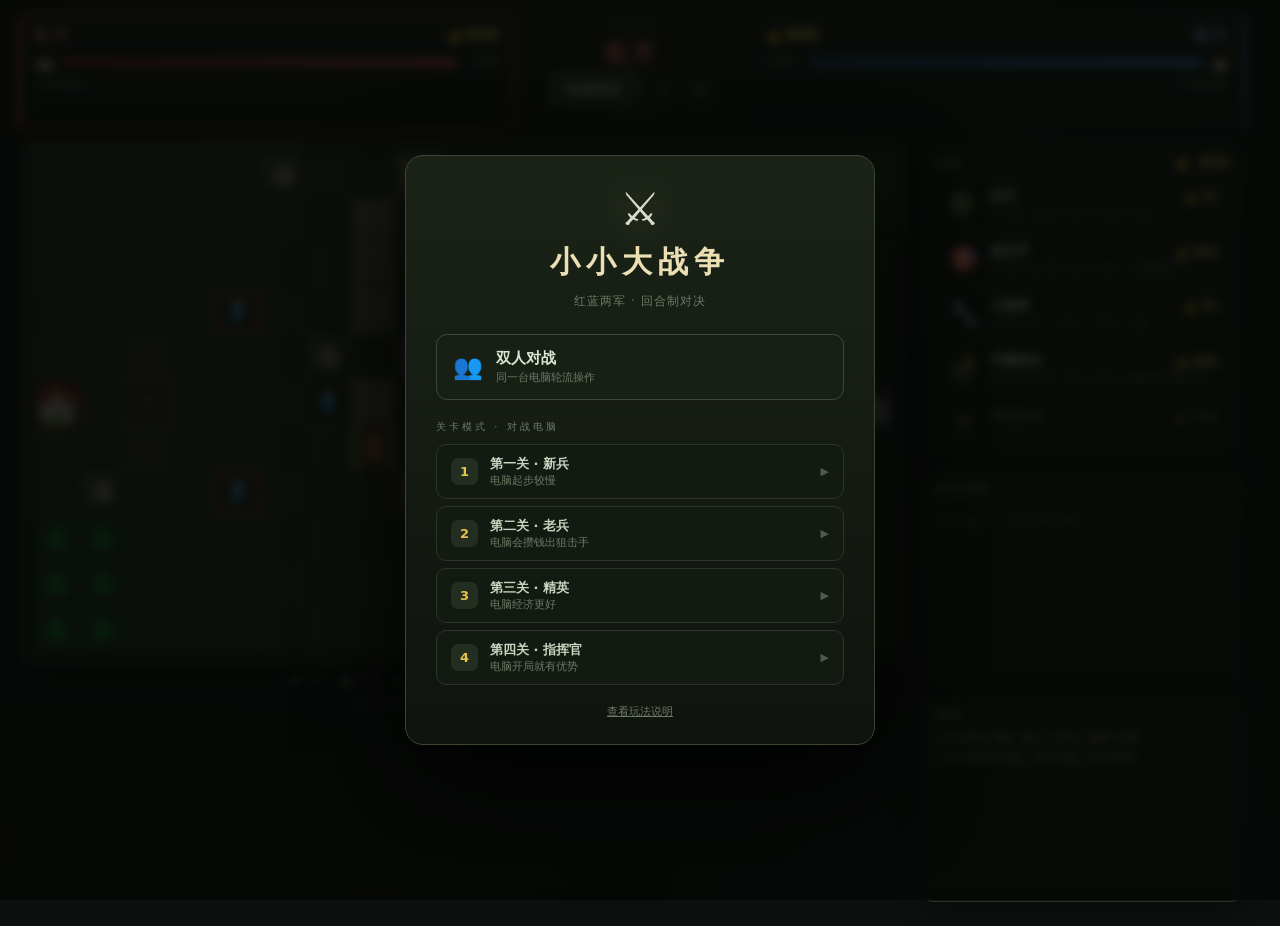
==== commit ca3920f0: "feat: 缩小地图、全军提速与中立油田 - 战场 21×13 → 19×11，格子随视口自适应放大 - 全兵种移动力 +1，对局节奏更快 - 新增 2 座中立油田，城墙左右各一座，避免只偏袒一边 -" ====
--- a/index.html
+++ b/index.html
@@ -9,7 +9,7 @@
       href="data:image/svg+xml,<svg xmlns=%22http://www.w3.org/2000/svg%22 viewBox=%220 0 100 100%22><text y=%22.9em%22 font-size=%2290%22>⚔️</text></svg>"
     />
     <title>小小大战争 · 双人对战</title>
-    <link rel="stylesheet" href="./style.css?v=1.12" />
+    <link rel="stylesheet" href="./style.css?v=1.14" />
   </head>
   <body>
     <div id="app">
@@ -115,6 +115,7 @@
             <li><b>受伤变弱</b>：单位的伤害 = 基础攻击 × 当前生命比例，残血单位打不出全额伤害。</li>
             <li><b>射程</b>：步兵 3、狙击手 6、手榴弹兵 4、突击队员 3。</li>
             <li><b>狙击手</b>：造价 250，伤害 200、射程 6，可以秒杀步兵；对基地只造成 50% 伤害，自身只有 60 生命。</li>
+            <li><b>油田</b>：地图上共 6 座，红蓝开局各占 2 座，另有 2 座中立油田（城墙左右各一座）。工程师站一回合即可占领，每座每回合 +50 金币。</li>
             <li><b>工程师</b>：没有攻击力。站在油田上，下一回合开始占领油田；站在敌方基地旁 2 个回合可占领基地直接获胜。</li>
             <li><b>手榴弹兵</b>：曲射，不受城墙、树林遮挡；对目标四周的<b>所有单位（包括友军）</b>造成溅射伤害。</li>
             <li><b>地形</b>：每局开战前随机生成，红蓝两侧不完全对称。高地射程 +2；树林减伤 25%；沼泽受伤 +20%，且树林、沼泽移动消耗为 2。城墙和岩石无法通行，纵贯地图的城墙只留 2–3 座城门可以穿过。</li>
@@ -149,6 +150,6 @@
       </div>
     </div>
 
-    <script src="./game.js?v=1.12"></script>
+    <script src="./game.js?v=1.14"></script>
   </body>
 </html>
--- a/style.css
+++ b/style.css
@@ -311,8 +311,8 @@
 }
 
 .board {
-  /* 21 列；预留顶栏 / 侧栏 / 边框后按视口自适应格宽 */
-  --cell: clamp(24px, calc((100vw - 420px) / 21), 46px);
+  /* 19 列；预留顶栏 / 侧栏 / 边框后按视口自适应格宽 */
+  --cell: clamp(28px, calc((100vw - 420px) / 19), 50px);
   position: relative;
   display: grid;
   grid-template-columns: repeat(var(--cols, 21), var(--cell));
@@ -1048,7 +1048,7 @@
 /* ───────── 响应式 ───────── */
 @media (max-width: 1180px) {
   .board {
-    --cell: clamp(24px, calc((100vw - 380px) / 21), 44px);
+    --cell: clamp(26px, calc((100vw - 380px) / 19), 48px);
   }
 
   .side {
@@ -1076,7 +1076,7 @@
   }
 
   .board {
-    --cell: clamp(26px, calc((100vw - 44px) / 21), 44px);
+    --cell: clamp(28px, calc((100vw - 44px) / 19), 48px);
   }
 
   .side {
@@ -1126,7 +1126,7 @@
 
 @media (max-width: 560px) {
   .board {
-    --cell: 26px;
+    --cell: 30px;
   }
 
   .board-frame {
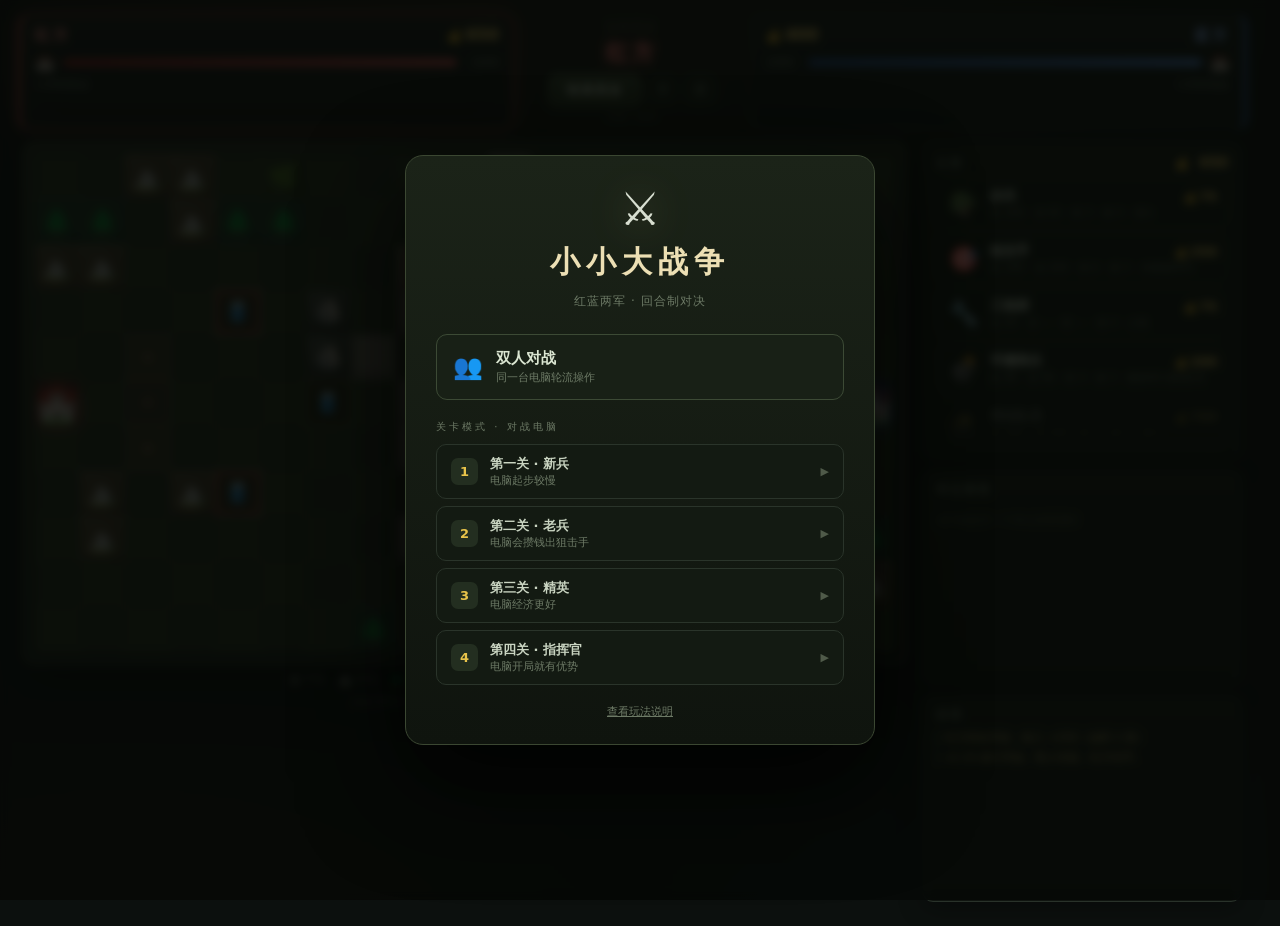
==== commit 1ff6cf8a: "balance: 狙击手生命提升至 100，与步兵相同 Co-Authored-By: Claude Code <noreply@anthropic.com>" ====
--- a/index.html
+++ b/index.html
@@ -9,7 +9,7 @@
       href="data:image/svg+xml,<svg xmlns=%22http://www.w3.org/2000/svg%22 viewBox=%220 0 100 100%22><text y=%22.9em%22 font-size=%2290%22>⚔️</text></svg>"
     />
     <title>小小大战争 · 双人对战</title>
-    <link rel="stylesheet" href="./style.css?v=1.14" />
+    <link rel="stylesheet" href="./style.css?v=1.15" />
   </head>
   <body>
     <div id="app">
@@ -114,7 +114,7 @@
             <li><b>行动</b>：点击己方单位选中，绿格移动、红格攻击；每个单位每回合可以移动一次并攻击一次，之后点「结束回合」交给对方。</li>
             <li><b>受伤变弱</b>：单位的伤害 = 基础攻击 × 当前生命比例，残血单位打不出全额伤害。</li>
             <li><b>射程</b>：步兵 3、狙击手 6、手榴弹兵 4、突击队员 3。</li>
-            <li><b>狙击手</b>：造价 250，伤害 200、射程 6，可以秒杀步兵；对基地只造成 50% 伤害，自身只有 60 生命。</li>
+            <li><b>狙击手</b>：造价 250，伤害 200、射程 6，可以秒杀步兵；对基地只造成 50% 伤害；生命与步兵相同（100）。</li>
             <li><b>油田</b>：地图上共 6 座，红蓝开局各占 2 座，另有 2 座中立油田（城墙左右各一座）。工程师站一回合即可占领，每座每回合 +50 金币。</li>
             <li><b>工程师</b>：没有攻击力。站在油田上，下一回合开始占领油田；站在敌方基地旁 2 个回合可占领基地直接获胜。</li>
             <li><b>手榴弹兵</b>：曲射，不受城墙、树林遮挡；对目标四周的<b>所有单位（包括友军）</b>造成溅射伤害。</li>
@@ -150,6 +150,6 @@
       </div>
     </div>
 
-    <script src="./game.js?v=1.14"></script>
+    <script src="./game.js?v=1.15"></script>
   </body>
 </html>
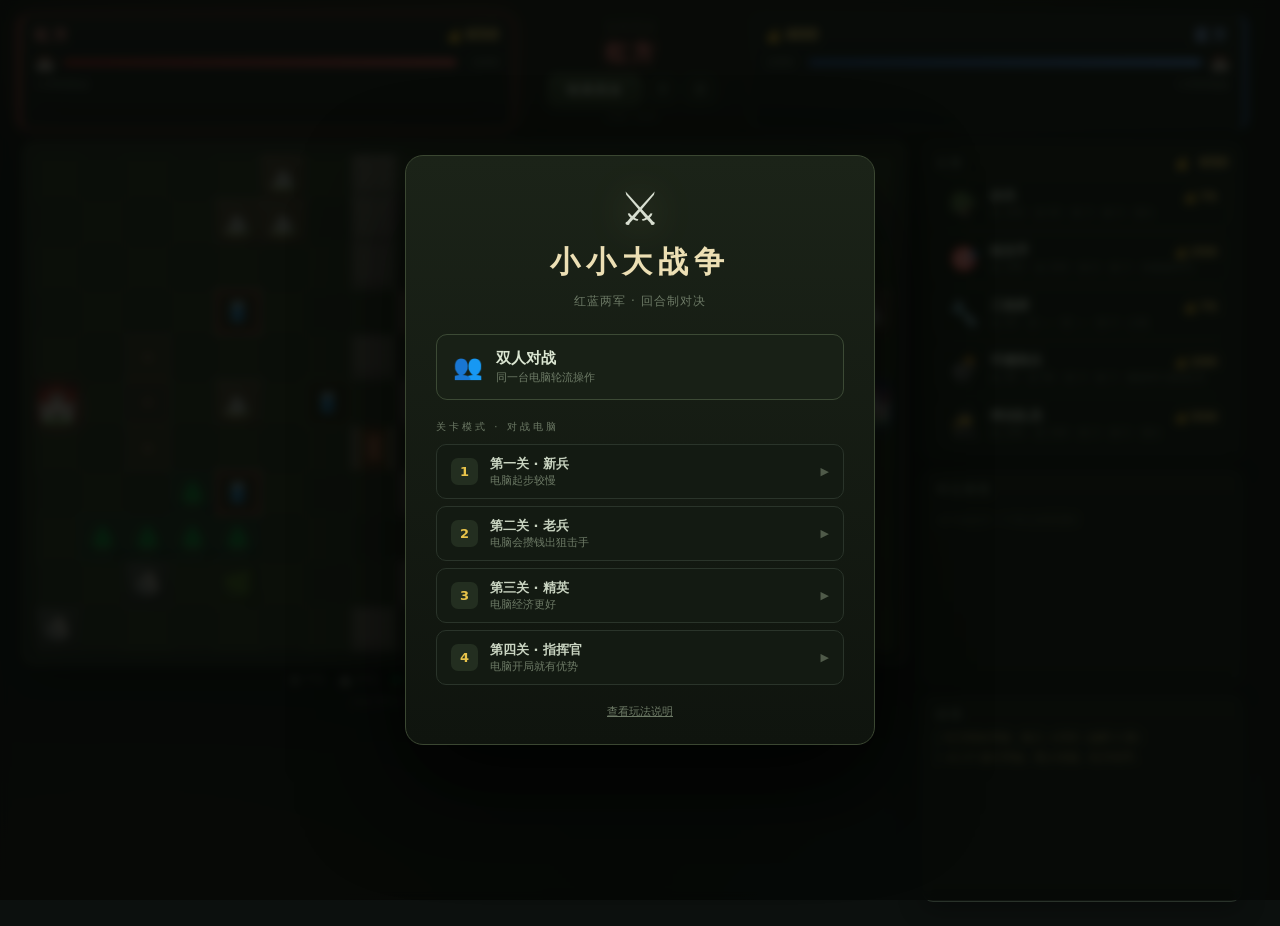
==== commit 40e553fe: "balance: 地形公平性、晋升防滚雪球与突击队员地形特化 - 随机地图保证城墙两侧各至少有 1 个高地、1 片树林 - 晋升只回复 50% 最大生命，不再回满，降低滚雪球 - 突击队员在树林、沼泽" ====
--- a/index.html
+++ b/index.html
@@ -9,7 +9,7 @@
       href="data:image/svg+xml,<svg xmlns=%22http://www.w3.org/2000/svg%22 viewBox=%220 0 100 100%22><text y=%22.9em%22 font-size=%2290%22>⚔️</text></svg>"
     />
     <title>小小大战争 · 双人对战</title>
-    <link rel="stylesheet" href="./style.css?v=1.15" />
+    <link rel="stylesheet" href="./style.css?v=1.17" />
   </head>
   <body>
     <div id="app">
@@ -114,11 +114,13 @@
             <li><b>行动</b>：点击己方单位选中，绿格移动、红格攻击；每个单位每回合可以移动一次并攻击一次，之后点「结束回合」交给对方。</li>
             <li><b>受伤变弱</b>：单位的伤害 = 基础攻击 × 当前生命比例，残血单位打不出全额伤害。</li>
             <li><b>射程</b>：步兵 3、狙击手 6、手榴弹兵 4、突击队员 3。</li>
-            <li><b>狙击手</b>：造价 250，伤害 200、射程 6，可以秒杀步兵；对基地只造成 50% 伤害；生命与步兵相同（100）。</li>
+            <li><b>狙击手</b>：造价 250，伤害 200、射程 6，可以秒杀步兵；对基地只造成 50% 伤害；<b>最小射程 2</b>（不能攻击相邻单位），生命与步兵相同（100）。</li>
             <li><b>油田</b>：地图上共 6 座，红蓝开局各占 2 座，另有 2 座中立油田（城墙左右各一座）。工程师站一回合即可占领，每座每回合 +50 金币。</li>
             <li><b>工程师</b>：没有攻击力。站在油田上，下一回合开始占领油田；站在敌方基地旁 2 个回合可占领基地直接获胜。</li>
             <li><b>手榴弹兵</b>：曲射，不受城墙、树林遮挡；对目标四周的<b>所有单位（包括友军）</b>造成溅射伤害。</li>
-            <li><b>地形</b>：每局开战前随机生成，红蓝两侧不完全对称。高地射程 +2；树林减伤 25%；沼泽受伤 +20%，且树林、沼泽移动消耗为 2。城墙和岩石无法通行，纵贯地图的城墙只留 2–3 座城门可以穿过。</li>
+            <li><b>突击队员</b>：240 生命、160 攻击、移动 5；在树林、沼泽中移动消耗为 1，适合穿越烂地切后排。</li>
+            <li><b>军衔</b>：击杀达到门槛自动晋升，攻击与生命上限提升，并回复 50% 最大生命（不会回满）。</li>
+            <li><b>地形</b>：每局开战前随机生成，红蓝两侧不完全对称。高地射程 +2；树林对 2 格以外的攻击减伤 25%（贴身近战不受减免）并阻挡远程视线；沼泽受伤 +20%，且树林、沼泽移动消耗为 2。城墙和岩石无法通行，纵贯地图的城墙只留 2–3 座城门可以穿过。</li>
             <li><b>远程视线</b>：除手榴弹兵外，所有单位都不能隔着城墙、树林、岩石攻击目标。</li>
             <li><b>胜利条件</b>：摧毁敌方基地，或用工程师占领敌方基地。</li>
           </ul>
@@ -150,6 +152,6 @@
       </div>
     </div>
 
-    <script src="./game.js?v=1.15"></script>
+    <script src="./game.js?v=1.17"></script>
   </body>
 </html>
--- a/style.css
+++ b/style.css
@@ -256,6 +256,8 @@
 
 .overlay-card.help-card {
   max-width: 500px;
+  max-height: calc(100vh - 40px);
+  overflow-y: auto;
   text-align: left;
 }
 
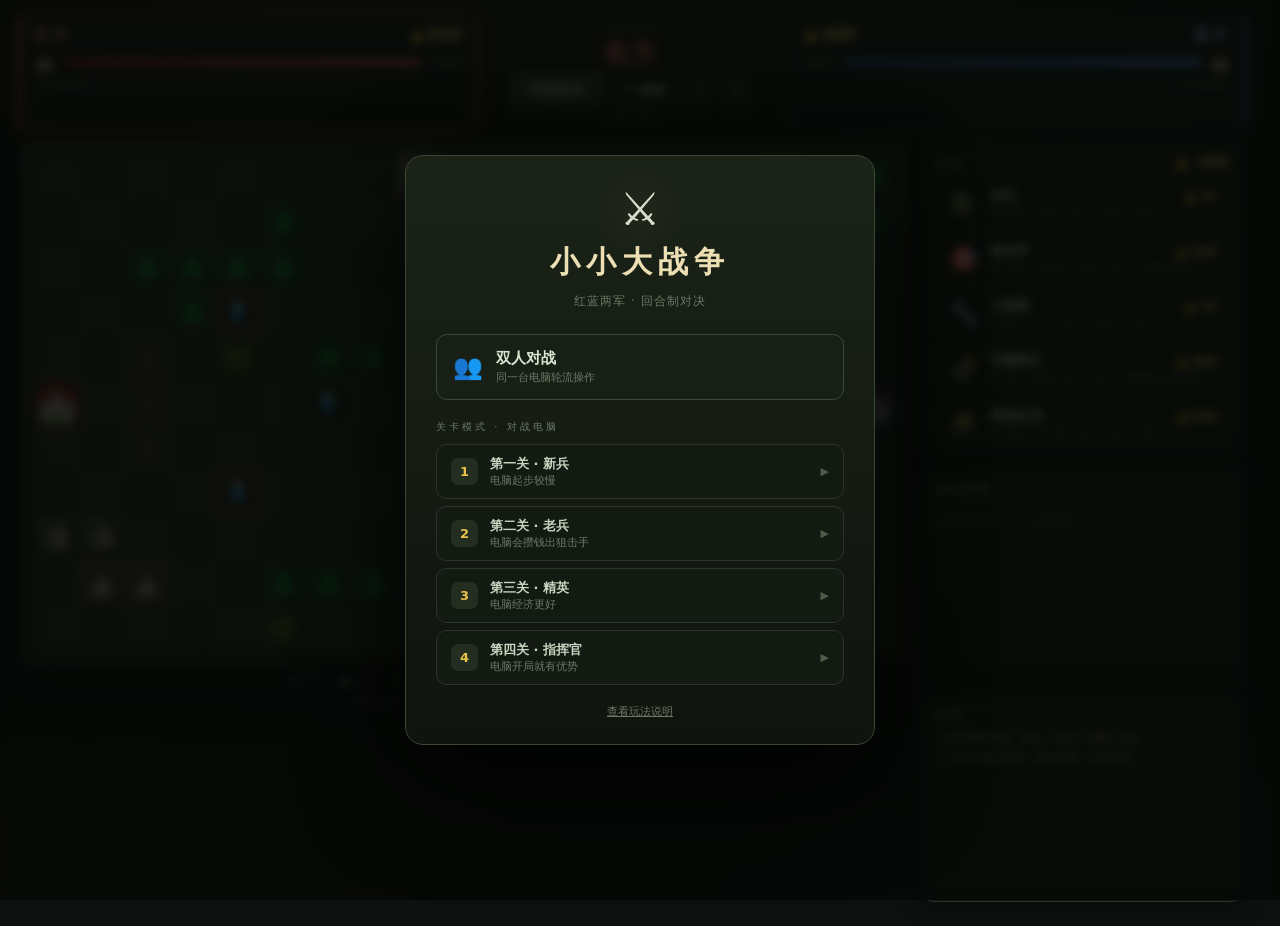
==== commit ce09ceea: "feat: 支持回合内撤销与自由行动顺序，优化阵营显示" ====
--- a/index.html
+++ b/index.html
@@ -9,7 +9,7 @@
       href="data:image/svg+xml,<svg xmlns=%22http://www.w3.org/2000/svg%22 viewBox=%220 0 100 100%22><text y=%22.9em%22 font-size=%2290%22>⚔️</text></svg>"
     />
     <title>小小大战争 · 双人对战</title>
-    <link rel="stylesheet" href="./style.css?v=1.17" />
+    <link rel="stylesheet" href="./style.css?v=1.20" />
   </head>
   <body>
     <div id="app">
@@ -36,6 +36,7 @@
           <div class="mode-tag" id="modeTag" hidden></div>
           <div class="turn-buttons">
             <button class="btn btn-end" id="endTurnBtn" type="button">结束回合</button>
+            <button class="btn btn-undo" id="undoBtn" type="button" title="撤销上一步（Ctrl+Z）" disabled>↶ 撤销</button>
             <button class="btn btn-icon" id="helpBtn" type="button" aria-label="玩法说明">?</button>
             <button class="btn btn-icon" id="menuBtn" type="button" aria-label="主菜单">☰</button>
           </div>
@@ -111,7 +112,8 @@
             <li><b>轮流行动</b>：红蓝双方交替，每回合开始获得 150 金币，每座油田额外 +50。</li>
             <li><b>购买单位</b>：点击右侧兵种卡片，单位出现在兵营前的生产槽，<b>当回合即可行动</b>。</li>
             <li><b>生产槽</b>：兵营前的 3 个 ＋ 格。己方单位在槽上站一回合会回满生命；敌方单位在槽上站一回合会被清除。</li>
-            <li><b>行动</b>：点击己方单位选中，绿格移动、红格攻击；每个单位每回合可以移动一次并攻击一次，之后点「结束回合」交给对方。</li>
+            <li><b>行动</b>：点击己方单位选中，绿格移动、红格攻击；每个单位每回合可以移动一次并攻击一次，<b>顺序不限</b>（可以先攻击再移动），之后点「结束回合」交给对方。</li>
+            <li><b>撤销</b>：点击顶部「撤销」或按 Ctrl+Z，可以回退当前回合内的上一步操作（移动、攻击、购买）；结束回合后清空。</li>
             <li><b>受伤变弱</b>：单位的伤害 = 基础攻击 × 当前生命比例，残血单位打不出全额伤害。</li>
             <li><b>射程</b>：步兵 3、狙击手 6、手榴弹兵 4、突击队员 3。</li>
             <li><b>狙击手</b>：造价 250，伤害 200、射程 6，可以秒杀步兵；对基地只造成 50% 伤害；<b>最小射程 2</b>（不能攻击相邻单位），生命与步兵相同（100）。</li>
@@ -152,6 +154,6 @@
       </div>
     </div>
 
-    <script src="./game.js?v=1.17"></script>
+    <script src="./game.js?v=1.20"></script>
   </body>
 </html>
--- a/style.css
+++ b/style.css
@@ -235,6 +235,13 @@
   background: linear-gradient(180deg, #4a5c3e, #2e3b26);
 }
 
+.btn-undo {
+  margin-top: 2px;
+  padding: 7px 12px;
+  font-size: 12px;
+  letter-spacing: 1px;
+}
+
 .turn-tip {
   font-size: 9px;
   color: #4c5746;
@@ -529,22 +536,59 @@
   filter: drop-shadow(0 3px 4px rgba(0, 0, 0, 0.75));
 }
 
+/* 阵营色：柔和光晕 + 阵营色血条外框，不抢兵种图标的戏 */
 .unit::before {
   content: '';
   position: absolute;
-  width: 78%;
-  height: 78%;
+  width: 80%;
+  height: 80%;
   border-radius: 50%;
 }
 
 .unit.side-red::before {
-  background: radial-gradient(circle, rgba(230, 80, 80, 0.32), transparent 68%);
-  box-shadow: 0 0 14px rgba(230, 80, 80, 0.28);
+  background: radial-gradient(circle, rgba(230, 80, 80, 0.34), rgba(230, 80, 80, 0.08) 60%, transparent 72%);
+  box-shadow: 0 0 12px rgba(230, 80, 80, 0.35);
 }
 
 .unit.side-blue::before {
-  background: radial-gradient(circle, rgba(80, 130, 230, 0.32), transparent 68%);
-  box-shadow: 0 0 14px rgba(80, 130, 230, 0.28);
+  background: radial-gradient(circle, rgba(80, 130, 230, 0.36), rgba(80, 130, 230, 0.08) 60%, transparent 72%);
+  box-shadow: 0 0 12px rgba(80, 130, 230, 0.4);
+}
+
+.unit.side-red .u-emoji {
+  filter:
+    drop-shadow(0 0 3px rgba(255, 100, 100, 0.8))
+    drop-shadow(0 3px 4px rgba(0, 0, 0, 0.75));
+}
+
+.unit.side-blue .u-emoji {
+  filter:
+    drop-shadow(0 0 3px rgba(100, 150, 255, 0.85))
+    drop-shadow(0 3px 4px rgba(0, 0, 0, 0.75));
+}
+
+/* 血条外框用阵营色，血量本身仍用绿/黄/红表示 */
+.unit .u-hpbar {
+  left: 14%;
+  width: 72%;
+  height: 6px;
+  padding: 1px;
+  border-radius: 3px;
+}
+
+.unit.side-red .u-hpbar {
+  background: rgba(200, 60, 60, 0.8);
+  box-shadow: 0 0 6px rgba(230, 80, 80, 0.45);
+}
+
+.unit.side-blue .u-hpbar {
+  background: rgba(60, 105, 205, 0.85);
+  box-shadow: 0 0 6px rgba(80, 130, 230, 0.45);
+}
+
+.unit .u-hpbar i {
+  height: 100%;
+  border-radius: 2px;
 }
 
 .unit.spent {
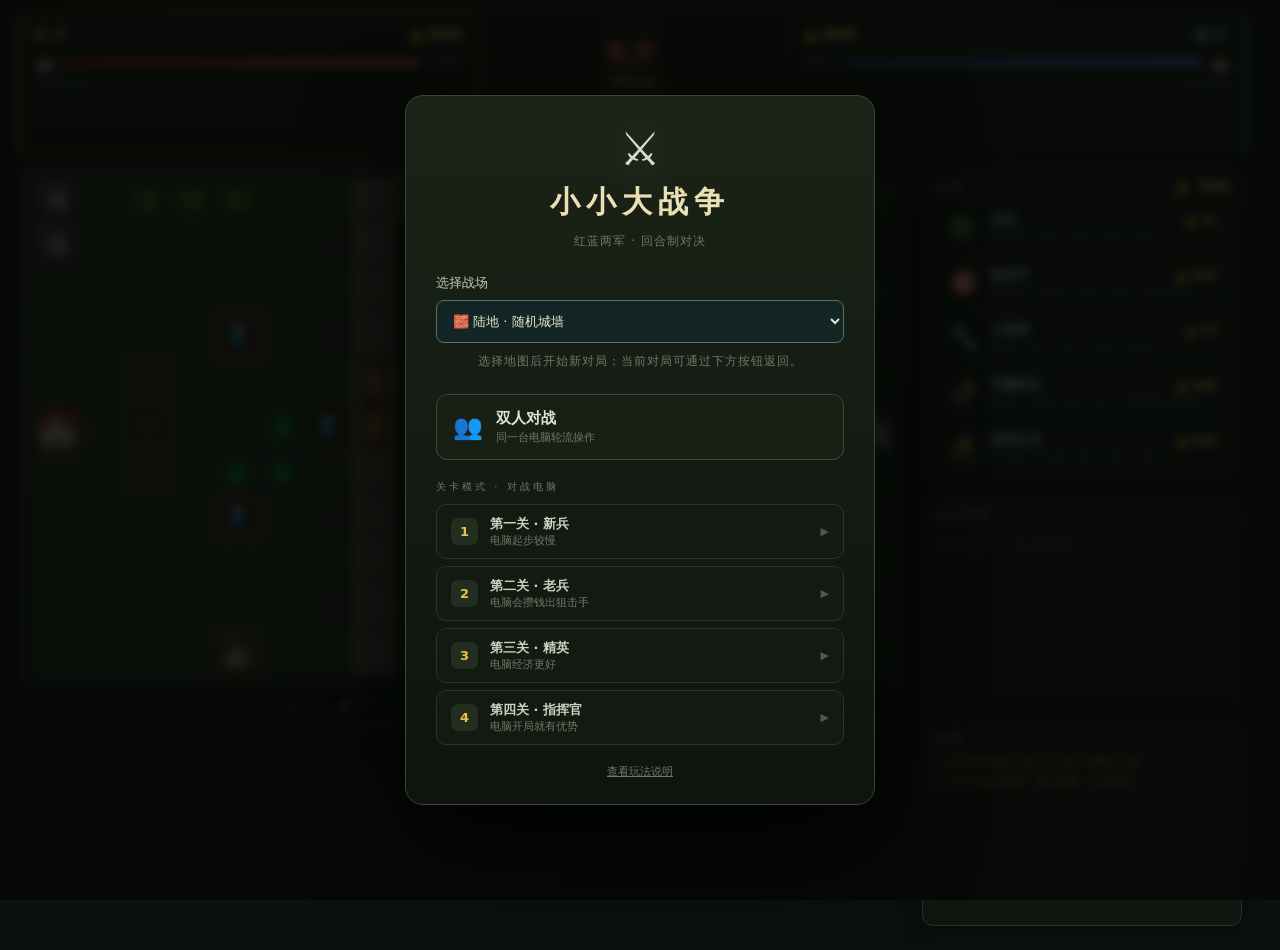
==== commit c713be82: "feat: 新增海岛地图、舰船运输与中立补给站" ====
--- a/index.html
+++ b/index.html
@@ -9,7 +9,7 @@
       href="data:image/svg+xml,<svg xmlns=%22http://www.w3.org/2000/svg%22 viewBox=%220 0 100 100%22><text y=%22.9em%22 font-size=%2290%22>⚔️</text></svg>"
     />
     <title>小小大战争 · 双人对战</title>
-    <link rel="stylesheet" href="./style.css?v=1.20" />
+    <link rel="stylesheet" href="./style.css?v=1.21" />
   </head>
   <body>
     <div id="app">
@@ -109,6 +109,9 @@
           <div class="overlay-icon">📖</div>
           <h1>玩法说明</h1>
           <ul class="help-list">
+            <li><b>海岛地图</b>：在主菜单选择海岛后开始双人或关卡对战。双方主岛各有造船厂，中央岛有中立补给站。</li>
+            <li><b>舰船与登陆</b>：运输船搭载 2 人，选中未行动士兵，点击相邻己方运输船上船；选中船点击相邻金色陆地卸载。登陆士兵下回合行动，沉船会损失乘员。高射炮艇打士兵和舰船，鱼雷艇只打舰船。</li>
+            <li><b>补给站</b>：任意士兵驻守至己方下回合占领，每回合 +75 金币，并为 2 格内友军回复 30 生命。礁石减慢舰船，但提供 20% 减伤；造船厂每回合修复己方舰船 40 生命。</li>
             <li><b>轮流行动</b>：红蓝双方交替，每回合开始获得 150 金币，每座油田额外 +50。</li>
             <li><b>购买单位</b>：点击右侧兵种卡片，单位出现在兵营前的生产槽，<b>当回合即可行动</b>。</li>
             <li><b>生产槽</b>：兵营前的 3 个 ＋ 格。己方单位在槽上站一回合会回满生命；敌方单位在槽上站一回合会被清除。</li>
@@ -137,6 +140,10 @@
           <h1>小小大战争</h1>
           <p class="menu-sub">红蓝两军 · 回合制对决</p>
 
+          <label class="map-picker" for="mapSelect">选择战场
+            <select id="mapSelect"><option value="land">🧱 陆地 · 随机城墙</option><option value="island">🌊 海岛 · 舰队与登陆</option></select>
+          </label>
+          <p class="map-note">选择地图后开始新对局；当前对局可通过下方按钮返回。</p>
           <button class="menu-btn" id="pvpBtn" type="button">
             <span class="mb-icon">👥</span>
             <span class="mb-text">
@@ -154,6 +161,6 @@
       </div>
     </div>
 
-    <script src="./game.js?v=1.20"></script>
+    <script src="./game.js?v=1.21"></script>
   </body>
 </html>
--- a/style.css
+++ b/style.css
@@ -1388,3 +1388,29 @@
     font-size: 24px;
   }
 }
+
+/* 海岛战场：深蓝航道、珊瑚浅海与沙色登陆岸。 */
+.map-picker { display: grid; gap: 8px; text-align: left; margin: 18px 0 6px; color: #bdcaaa; font-size: 13px; }
+.map-picker select { width: 100%; background: #142526; color: #e5e7ce; border: 1px solid #56706a; border-radius: 8px; padding: 12px; font: inherit; }
+.map-note { font-size: 11px; color: #879787; margin-bottom: 16px; }
+.cell.water, .cell.dock { background: repeating-linear-gradient(170deg, #133c52 0px, #133c52 10px, #19495c 11px, #143c52 14px); }
+.cell.water.alt { background-color: #17485f; }
+.cell.reef { background: radial-gradient(ellipse at 35% 60%, #3c8b88 0, #245f6c 42%, #16445b 75%); }
+.cell.beach { background: linear-gradient(140deg, #b5a370, #8a8554); }
+.cell.reef::before, .cell.dock::before, .cell.supply::before { position: absolute; inset: 0; display: grid; place-items: center; font-size: calc(var(--cell) * .48); pointer-events: none; }
+.cell.reef::before { content: '🪸'; opacity: .65; }
+.cell.dock::before { content: '⚓'; }
+.cell.dock-red { box-shadow: inset 0 0 0 2px #c76b68; }
+.cell.dock-blue { box-shadow: inset 0 0 0 2px #6a9ddb; }
+.cell.supply { background: radial-gradient(circle, #a49b54, #686d42); }
+.cell.supply::before { content: '📦'; }
+.cell.embark { box-shadow: inset 0 0 0 3px #f6cb65; cursor: pointer; }
+.island-board .cell.move { background: #3c796c; box-shadow: inset 0 0 0 2px #9cd99d; }
+.island-board .cell.attack { background: #8d4442; box-shadow: inset 0 0 0 2px #e7a091; }
+@media (max-width: 960px) {
+  .topbar { grid-template-columns: minmax(0, 1fr); min-width: 0; }
+  .turn-box { min-width: 0; flex-wrap: wrap; gap: 8px; }
+  .turn-buttons { flex-wrap: wrap; justify-content: center; }
+  .board-area, .board-frame, .layout, .side { min-width: 0; max-width: 100%; }
+  .legend { flex-wrap: wrap; }
+}
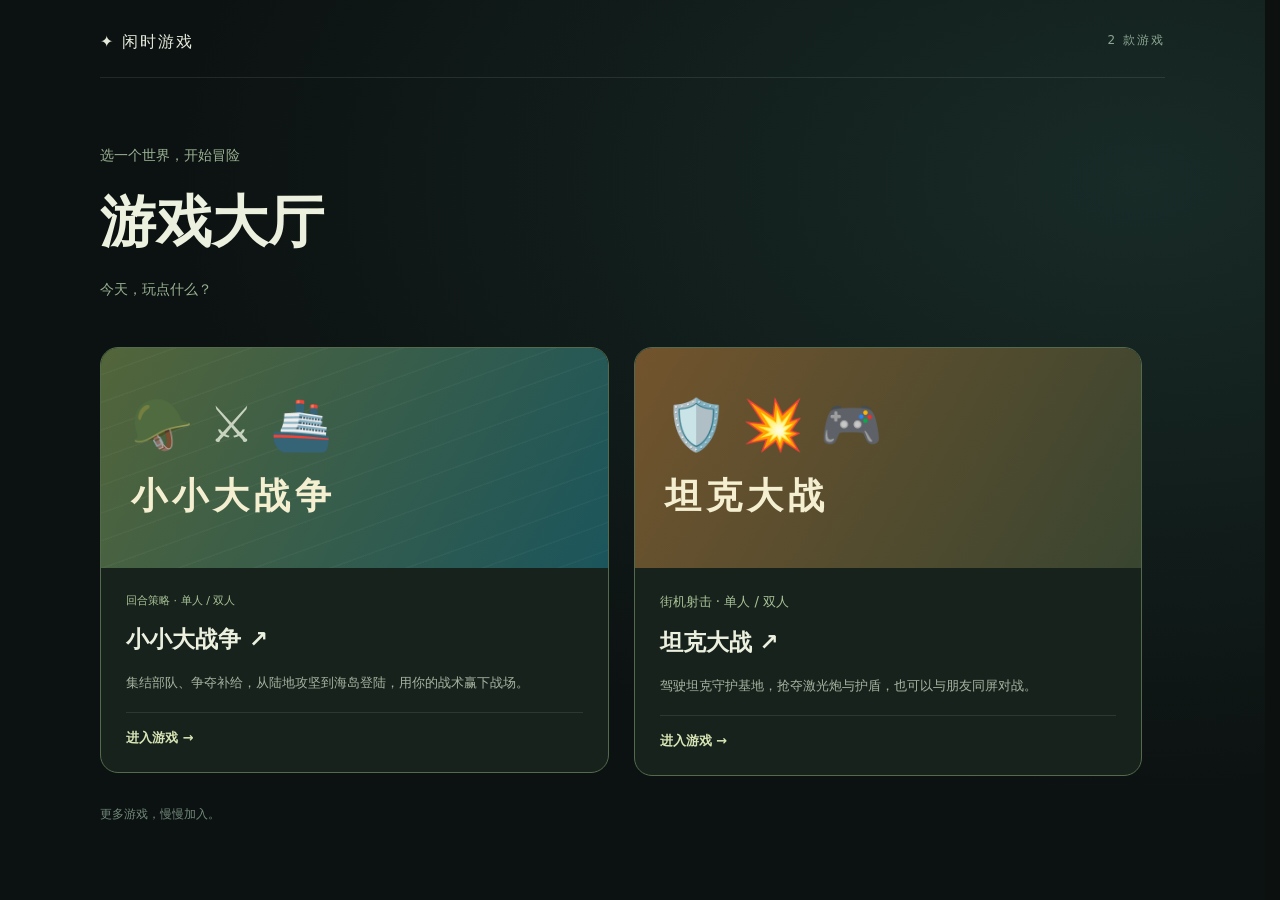
==== commit 7d67b4c9: "feat: 新增游戏大厅与坦克大战，升级战略争夺和支援玩法" ====
--- a/index.html
+++ b/index.html
@@ -8,11 +8,24 @@
       rel="icon"
       href="data:image/svg+xml,<svg xmlns=%22http://www.w3.org/2000/svg%22 viewBox=%220 0 100 100%22><text y=%22.9em%22 font-size=%2290%22>⚔️</text></svg>"
     />
-    <title>小小大战争 · 双人对战</title>
-    <link rel="stylesheet" href="./style.css?v=1.21" />
+    <title>游戏大厅</title>
+    <link rel="stylesheet" href="./style.css?v=1.23" />
   </head>
   <body>
-    <div id="app">
+    <section id="gameHub" class="game-hub">
+      <header class="hub-header">✦ 闲时游戏 <span>2 款游戏</span></header>
+      <main class="hub-content"><p>选一个世界，开始冒险</p><h1>游戏大厅</h1><p>今天，玩点什么？</p>
+        <button id="openWarBtn" class="hub-game" type="button">
+          <span class="hub-art" aria-hidden="true">🪖 ⚔️ 🚢<strong>小小大战争</strong></span>
+          <span class="hub-body"><small>回合策略 · 单人 / 双人</small><strong>小小大战争 ↗</strong><span>集结部队、争夺补给，从陆地攻坚到海岛登陆，用你的战术赢下战场。</span><b>进入游戏 →</b></span>
+        </button>
+        <a class="hub-game hub-tank" href="./tank-battle/">
+          <span class="hub-art" aria-hidden="true">🛡️ 💥 🎮<strong>坦克大战</strong></span>
+          <span class="hub-body"><small>街机射击 · 单人 / 双人</small><strong>坦克大战 ↗</strong><span>驾驶坦克守护基地，抢夺激光炮与护盾，也可以与朋友同屏对战。</span><b>进入游戏 →</b></span>
+        </a><p class="hub-footer">更多游戏，慢慢加入。</p>
+      </main>
+    </section>
+    <div id="app" hidden>
       <header class="topbar">
         <div class="player-panel red" id="redPanel">
           <div class="pp-head">
@@ -36,6 +49,7 @@
           <div class="mode-tag" id="modeTag" hidden></div>
           <div class="turn-buttons">
             <button class="btn btn-end" id="endTurnBtn" type="button">结束回合</button>
+            <button class="btn btn-rescue" id="rescueBtn" type="button" title="先选择受伤部队，花费100金币治疗其及相邻友军40生命，冷却3轮">✚ 救援 100</button>
             <button class="btn btn-undo" id="undoBtn" type="button" title="撤销上一步（Ctrl+Z）" disabled>↶ 撤销</button>
             <button class="btn btn-icon" id="helpBtn" type="button" aria-label="玩法说明">?</button>
             <button class="btn btn-icon" id="menuBtn" type="button" aria-label="主菜单">☰</button>
@@ -60,6 +74,7 @@
         </div>
       </header>
 
+      <div class="battle-status" id="battleStatus" aria-live="polite"></div>
       <main class="layout">
         <section class="board-area">
           <div class="board-frame">
@@ -109,6 +124,9 @@
           <div class="overlay-icon">📖</div>
           <h1>玩法说明</h1>
           <ul class="help-list">
+            <li><b>控图胜利</b>：第 3 轮起，陆地的两座中立油田或海岛中央补给站每座每回合 +1 积分；第 12 轮起双倍，先到 20 分获胜。敌军距据点 1 格内会阻止计分。摧毁或占领基地仍可获胜。</li>
+            <li><b>空投</b>：第 3 轮开始每 4 轮出现补给箱，3 轮后消失；移动至箱子获得 125 金币和 25 生命。</li>
+            <li><b>维修与救援</b>：选中工程师后点击相邻受伤友军，免费回复 45 生命，消耗工程师攻击机会。选中部队点「救援」，花 100 金币治疗其及相邻友军 40 生命，冷却 3 轮。</li>
             <li><b>海岛地图</b>：在主菜单选择海岛后开始双人或关卡对战。双方主岛各有造船厂，中央岛有中立补给站。</li>
             <li><b>舰船与登陆</b>：运输船搭载 2 人，选中未行动士兵，点击相邻己方运输船上船；选中船点击相邻金色陆地卸载。登陆士兵下回合行动，沉船会损失乘员。高射炮艇打士兵和舰船，鱼雷艇只打舰船。</li>
             <li><b>补给站</b>：任意士兵驻守至己方下回合占领，每回合 +75 金币，并为 2 格内友军回复 30 生命。礁石减慢舰船，但提供 20% 减伤；造船厂每回合修复己方舰船 40 生命。</li>
@@ -156,11 +174,12 @@
           <div class="level-grid" id="levelGrid"></div>
 
           <button class="menu-link" id="resumeBtn" type="button" hidden>返回当前对局</button>
+          <button class="menu-link" id="backHubBtn" type="button">← 返回游戏大厅</button>
           <button class="menu-link" id="menuHelpBtn" type="button">查看玩法说明</button>
         </div>
       </div>
     </div>
 
-    <script src="./game.js?v=1.21"></script>
+    <script src="./game.js?v=1.23"></script>
   </body>
 </html>
--- a/style.css
+++ b/style.css
@@ -1414,3 +1414,41 @@
   .board-area, .board-frame, .layout, .side { min-width: 0; max-width: 100%; }
   .legend { flex-wrap: wrap; }
 }
+
+.battle-status { display:flex; flex-wrap:wrap; justify-content:center; gap:8px 22px; padding:10px 14px; border:1px solid #394333; border-radius:10px; background:#151e19; font-size:12px; color:#aebda1; }
+.battle-status b { color:#f0db9e; }
+.score-red { color:#ee8b84; } .score-blue { color:#8fb8f0; }
+.btn-rescue { padding:7px 10px; color:#bbdfb3; font-size:12px; }
+.cell.drop::after { content:'🎁'; position:absolute; inset:0; display:grid; place-items:center; font-size:calc(var(--cell)*.6); pointer-events:none; filter:drop-shadow(0 0 5px #edc15b); }
+.cell.repair { box-shadow:inset 0 0 0 3px #7bdfcf; }
+@media (max-width:600px) { .turn-box { flex-direction:column; } .turn-buttons { gap:4px; } .turn-buttons .btn { padding:7px 8px; font-size:11px; } .battle-status { gap:6px 12px; font-size:11px; } }
+/* 将横向滚动限制在棋盘内部，状态和按钮始终留在视口内。 */
+@media (max-width:960px) {
+  #app { width:100%; min-width:0; }
+  #app > * { min-width:0; }
+  .board-frame { width:100%; }
+  .board { width:max-content; }
+  .battle-status > span { white-space:normal; }
+}
+
+[hidden] { display:none !important; }
+.game-hub { min-height:100vh; padding:32px max(24px,calc((100vw - 1080px)/2)); background:radial-gradient(ellipse at 90% 20%,#23413b88,transparent 60%),#0c1211; }
+.hub-header { display:flex; justify-content:space-between; padding-bottom:24px; border-bottom:1px solid #ffffff18; color:#e5eadb; letter-spacing:2px; }
+.hub-header span { font-size:12px; color:#8ca593; }
+.hub-content { padding:55px 0 24px; }
+.hub-content > p { color:#9ab294; font-size:14px; }
+.hub-content h1 { color:#ecf0df; font-size:clamp(36px,6vw,56px); margin:20px 0; }
+.hub-game { display:block; width:min(100%,440px); margin-top:34px; padding:0; overflow:hidden; border:1px solid #536b4c; border-radius:18px; text-align:left; background:#18221d; color:#c7d3bf; cursor:pointer; transition:transform .2s; }
+.hub-game:hover { transform:translateY(-4px); }
+.hub-game:focus-visible { outline:3px solid #cadd9b; outline-offset:5px; }
+.hub-art { display:flex; flex-direction:column; justify-content:center; gap:18px; min-height:220px; padding:30px; font-size:50px; background:repeating-linear-gradient(160deg,transparent 0 24px,#ffffff08 25px 26px),linear-gradient(120deg,#53653a,#1b555c); }
+.hub-art strong { color:#f5efd1; font-size:36px; letter-spacing:5px; }
+.hub-body { display:grid; gap:16px; padding:25px; }
+.hub-body small { color:#a8c396; }.hub-body strong { font-size:23px; color:#ecf0df; }.hub-body > span { font-size:13px; line-height:1.9; color:#a5b39f; }.hub-body b { border-top:1px solid #ffffff18; padding-top:16px; font-size:13px; color:#d8e5b5; }
+.hub-content .hub-footer { margin-top:30px; color:#71887a; font-size:12px; }
+@media(max-width:600px) { .game-hub { padding:24px 20px; }.hub-content { padding-top:30px; } }
+
+.hub-game { display:inline-block; vertical-align:top; margin-right:20px; text-decoration:none; }
+.hub-tank .hub-art { background:linear-gradient(120deg,#72542d,#394530); }
+@media(min-width:1000px) { .hub-game { width:calc(50% - 24px); } }
+@media(max-width:600px) { .hub-game { margin-right:0; } }
